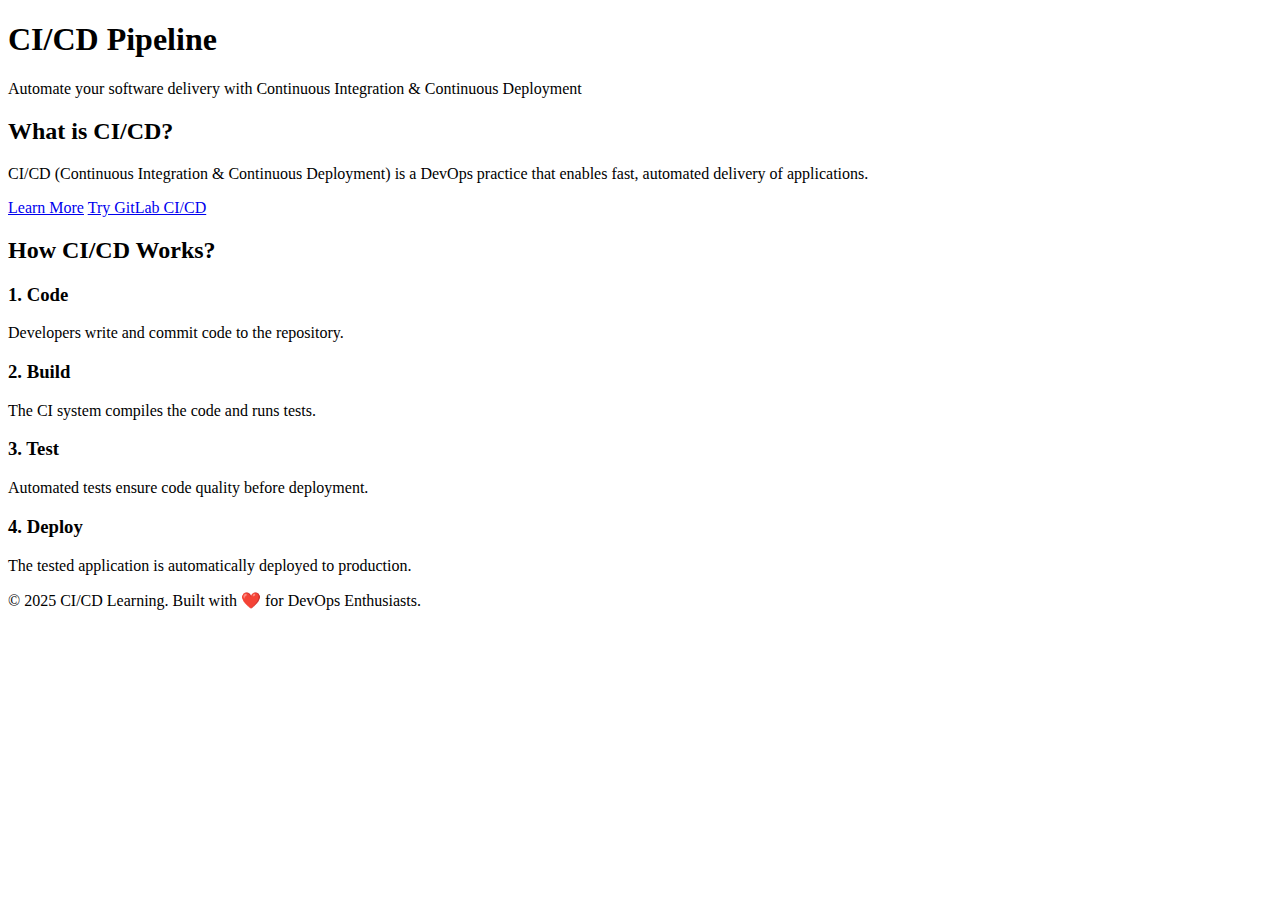
==== index.html @ 40cb8a62 "Deploying to gh-pages from @ rch28/cicd-test@25e46dc8011aa1a28ee39745b8fbdd5a75ae08a9 🚀" ====
<!DOCTYPE html>
<html lang="en">
  <head>
    <meta charset="UTF-8" />
    <meta name="viewport" content="width=device-width, initial-scale=1.0" />
    <title>CI/CD Explained | DevOps</title>
    <link rel="stylesheet" href="styles.css" />
  </head>
  <body>
    <header>
      <h1>CI/CD Pipeline</h1>
      <p>
        Automate your software delivery with Continuous Integration & Continuous
        Deployment
      </p>
    </header>

    <section class="intro">
      <h2>What is CI/CD?</h2>
      <p>
        CI/CD (Continuous Integration & Continuous Deployment) is a DevOps
        practice that enables fast, automated delivery of applications.
      </p>
      <div class="buttons">
        <a href="#learn-more" class="btn">Learn More</a>
        <a href="https://gitlab.com" class="btn">Try GitLab CI/CD</a>
      </div>
    </section>

    <section class="steps">
      <h2>How CI/CD Works?</h2>
      <div class="grid">
        <div class="card">
          <h3>1. Code</h3>
          <p>Developers write and commit code to the repository.</p>
        </div>
        <div class="card">
          <h3>2. Build</h3>
          <p>The CI system compiles the code and runs tests.</p>
        </div>
        <div class="card">
          <h3>3. Test</h3>
          <p>Automated tests ensure code quality before deployment.</p>
        </div>
        <div class="card">
          <h3>4. Deploy</h3>
          <p>The tested application is automatically deployed to production.</p>
        </div>
      </div>
    </section>

    <footer>
      <p>&copy; 2025 CI/CD Learning. Built with ❤️ for DevOps Enthusiasts.</p>
    </footer>
  </body>
</html>
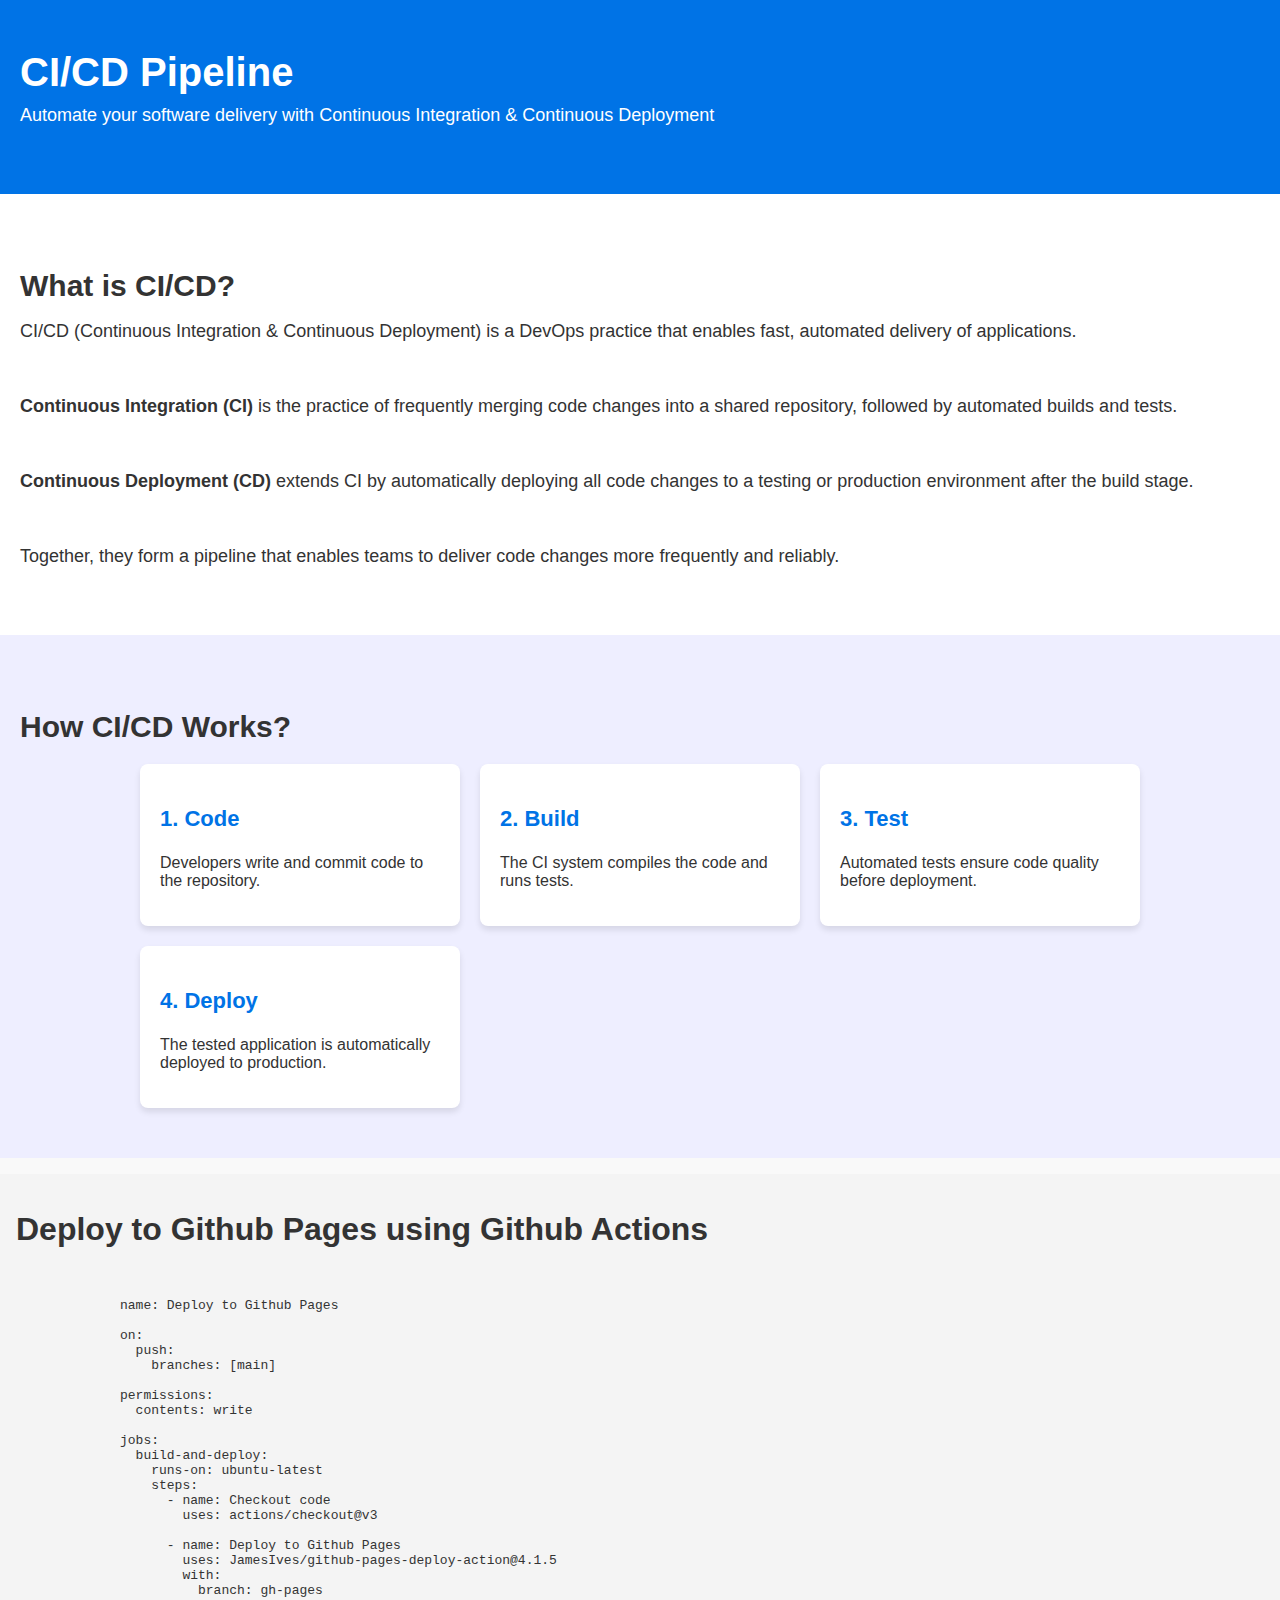
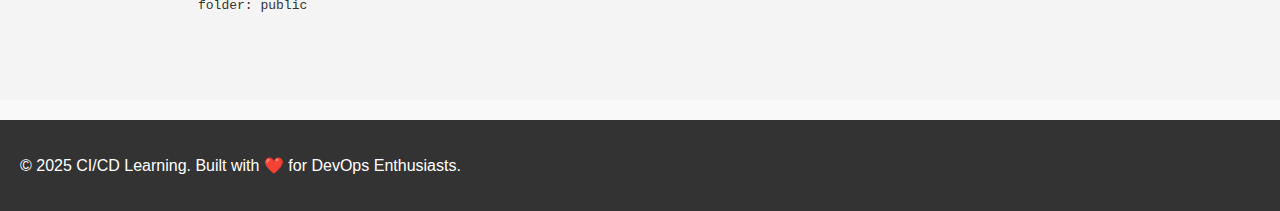
==== commit aa97b07c: "Deploying to gh-pages from @ rch28/cicd-test@aa502ac142d6f16928deedbcc398bb08d541b240 🚀" ====
--- a/index.html
+++ b/index.html
@@ -6,6 +6,118 @@
     <title>CI/CD Explained | DevOps</title>
     <link rel="stylesheet" href="styles.css" />
   </head>
+  <style>
+    body {
+      font-family: Arial, sans-serif;
+      margin: 0;
+      padding: 0;
+      background-color: #f9f9f9;
+      color: #333;
+    }
+    pre {
+      background-color: #f4f4f4;
+      padding: 1em;
+      margin: 1em 0;
+      overflow-x: auto;
+    }
+    .deloy {
+      background-color: #f4f4f4;
+      padding: 1em;
+      margin: 1em 0;
+      overflow-x: auto;
+    }
+    header {
+      background: #0073e6;
+      color: white;
+      padding: 50px 20px;
+    }
+
+    header h1 {
+      margin: 0;
+      font-size: 40px;
+    }
+
+    header p {
+      font-size: 18px;
+      margin-top: 10px;
+    }
+
+    /* Introduction Section */
+    .intro {
+      background: white;
+      padding: 50px 20px;
+    }
+
+    .intro h2 {
+      font-size: 30px;
+      margin-bottom: 10px;
+    }
+
+    .intro p {
+      font-size: 18px;
+    }
+
+    .buttons {
+      margin-top: 20px;
+    }
+
+    .btn {
+      background: #0073e6;
+      color: white;
+      padding: 12px 20px;
+      margin: 10px;
+      text-decoration: none;
+      border-radius: 5px;
+    }
+
+    .btn:hover {
+      background: #005bb5;
+    }
+
+    /* Steps Section */
+    .steps {
+      background: #eef;
+      padding: 50px 20px;
+    }
+
+    .steps h2 {
+      font-size: 30px;
+      margin-bottom: 20px;
+    }
+
+    .grid {
+      display: grid;
+      grid-template-columns: repeat(auto-fit, minmax(250px, 1fr));
+      gap: 20px;
+      max-width: 1000px;
+      margin: auto;
+    }
+
+    .card {
+      background: white;
+      padding: 20px;
+      border-radius: 8px;
+      box-shadow: 0 4px 6px rgba(0, 0, 0, 0.1);
+    }
+
+    .card h3 {
+      font-size: 22px;
+      color: #0073e6;
+    }
+    pre {
+      background-color: #f4f4f4;
+      padding-left: 8em;
+      margin: 1em 0;
+      overflow-x: auto;
+    }
+    /* Footer */
+    footer {
+      background: #333;
+      color: white;
+      padding: 20px;
+      margin-top: 20px;
+    }
+  </style>
   <body>
     <header>
       <h1>CI/CD Pipeline</h1>
@@ -21,10 +133,27 @@
         CI/CD (Continuous Integration & Continuous Deployment) is a DevOps
         practice that enables fast, automated delivery of applications.
       </p>
-      <div class="buttons">
+      <br />
+      <p className="">
+        <strong>Continuous Integration (CI)</strong> is the practice of
+        frequently merging code changes into a shared repository, followed by
+        automated builds and tests.
+      </p>
+      <br />
+      <p className="">
+        <strong>Continuous Deployment (CD)</strong> extends CI by automatically
+        deploying all code changes to a testing or production environment after
+        the build stage.
+      </p>
+      <br />
+      <p className="text-lg text-slate-700 dark:text-slate-300">
+        Together, they form a pipeline that enables teams to deliver code
+        changes more frequently and reliably.
+      </p>
+      <!-- <div class="buttons">
         <a href="#learn-more" class="btn">Learn More</a>
         <a href="https://gitlab.com" class="btn">Try GitLab CI/CD</a>
-      </div>
+      </div> -->
     </section>
 
     <section class="steps">
@@ -47,6 +176,36 @@
           <p>The tested application is automatically deployed to production.</p>
         </div>
       </div>
+    </section>
+
+    <section class="deloy">
+      <h1>Deploy to Github Pages using Github Actions</h1>
+      <pre>
+        <code class="language-yaml code">
+name: Deploy to Github Pages
+
+on:
+  push:
+    branches: [main]
+
+permissions:
+  contents: write
+
+jobs:
+  build-and-deploy:
+    runs-on: ubuntu-latest
+    steps:
+      - name: Checkout code
+        uses: actions/checkout@v3
+
+      - name: Deploy to Github Pages
+        uses: JamesIves/github-pages-deploy-action@4.1.5
+        with:
+          branch: gh-pages
+          folder: public
+
+        </code>
+      </pre>
     </section>
 
     <footer>
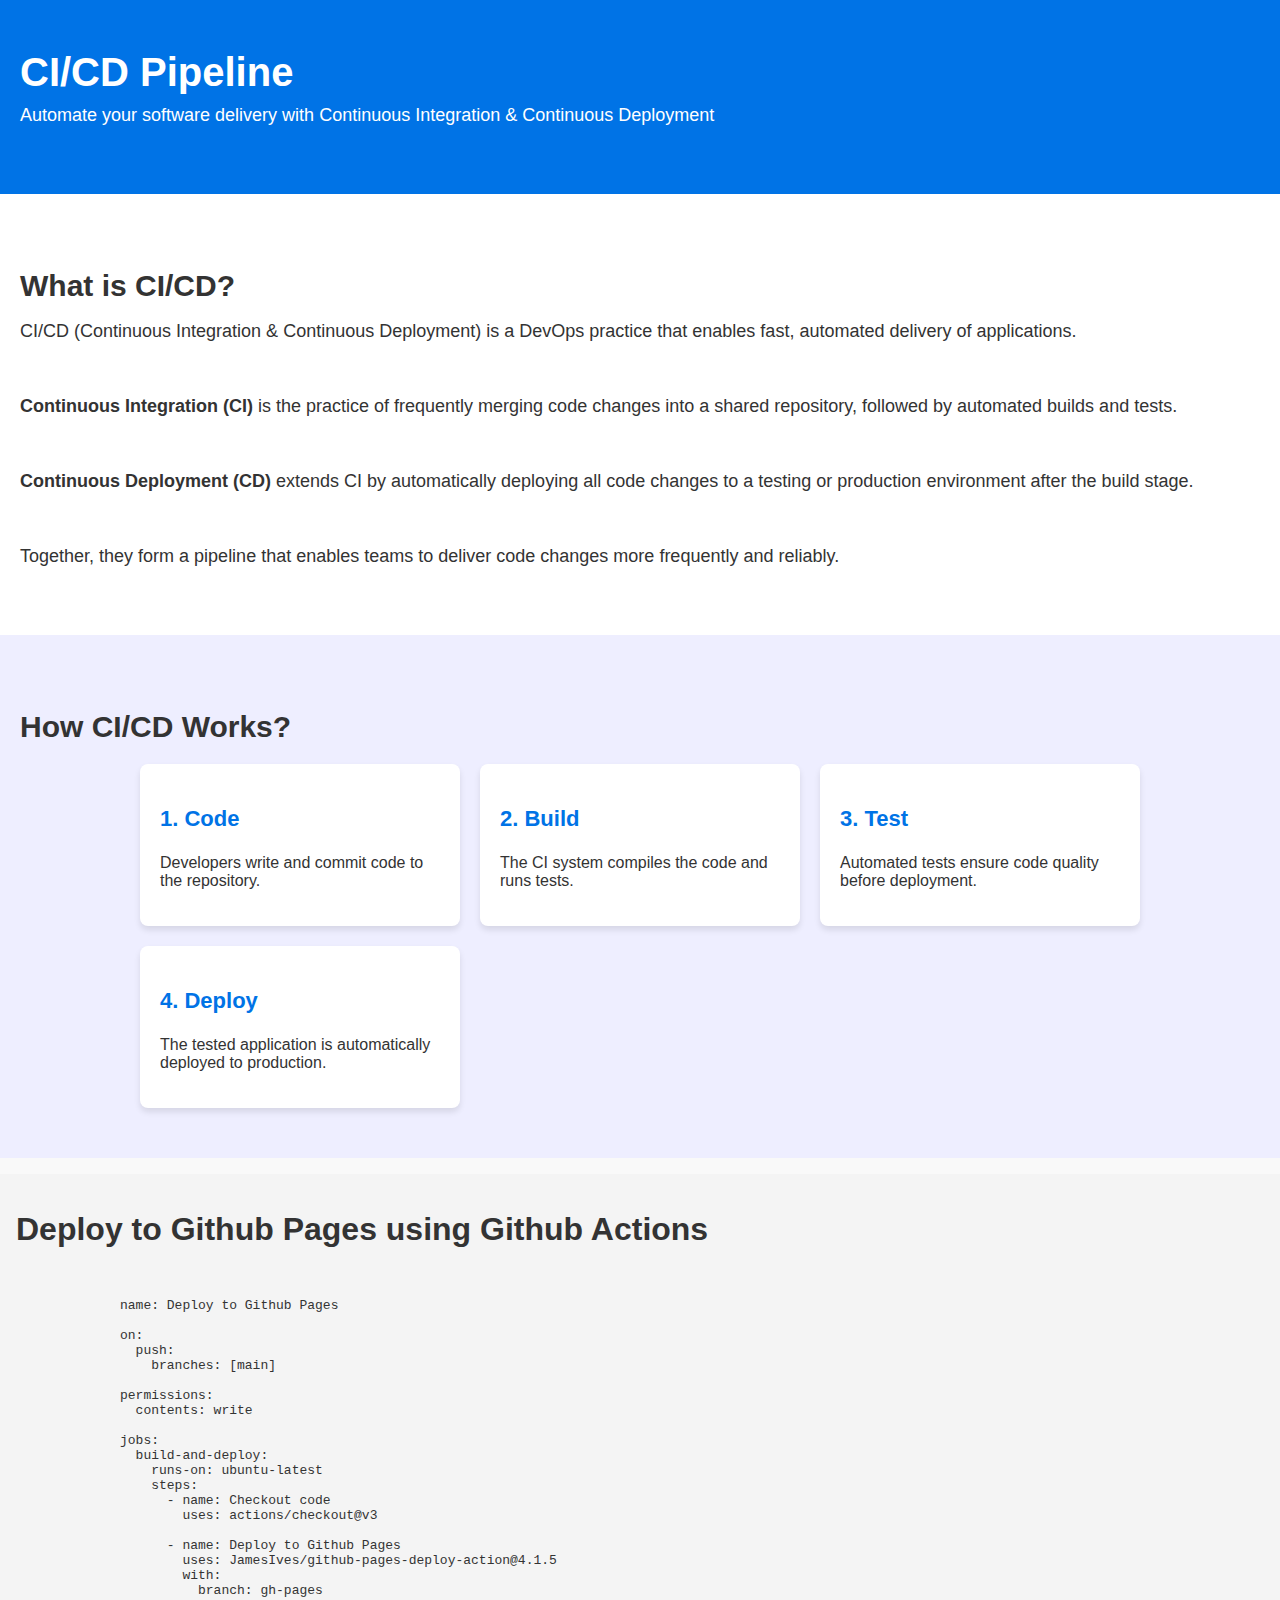
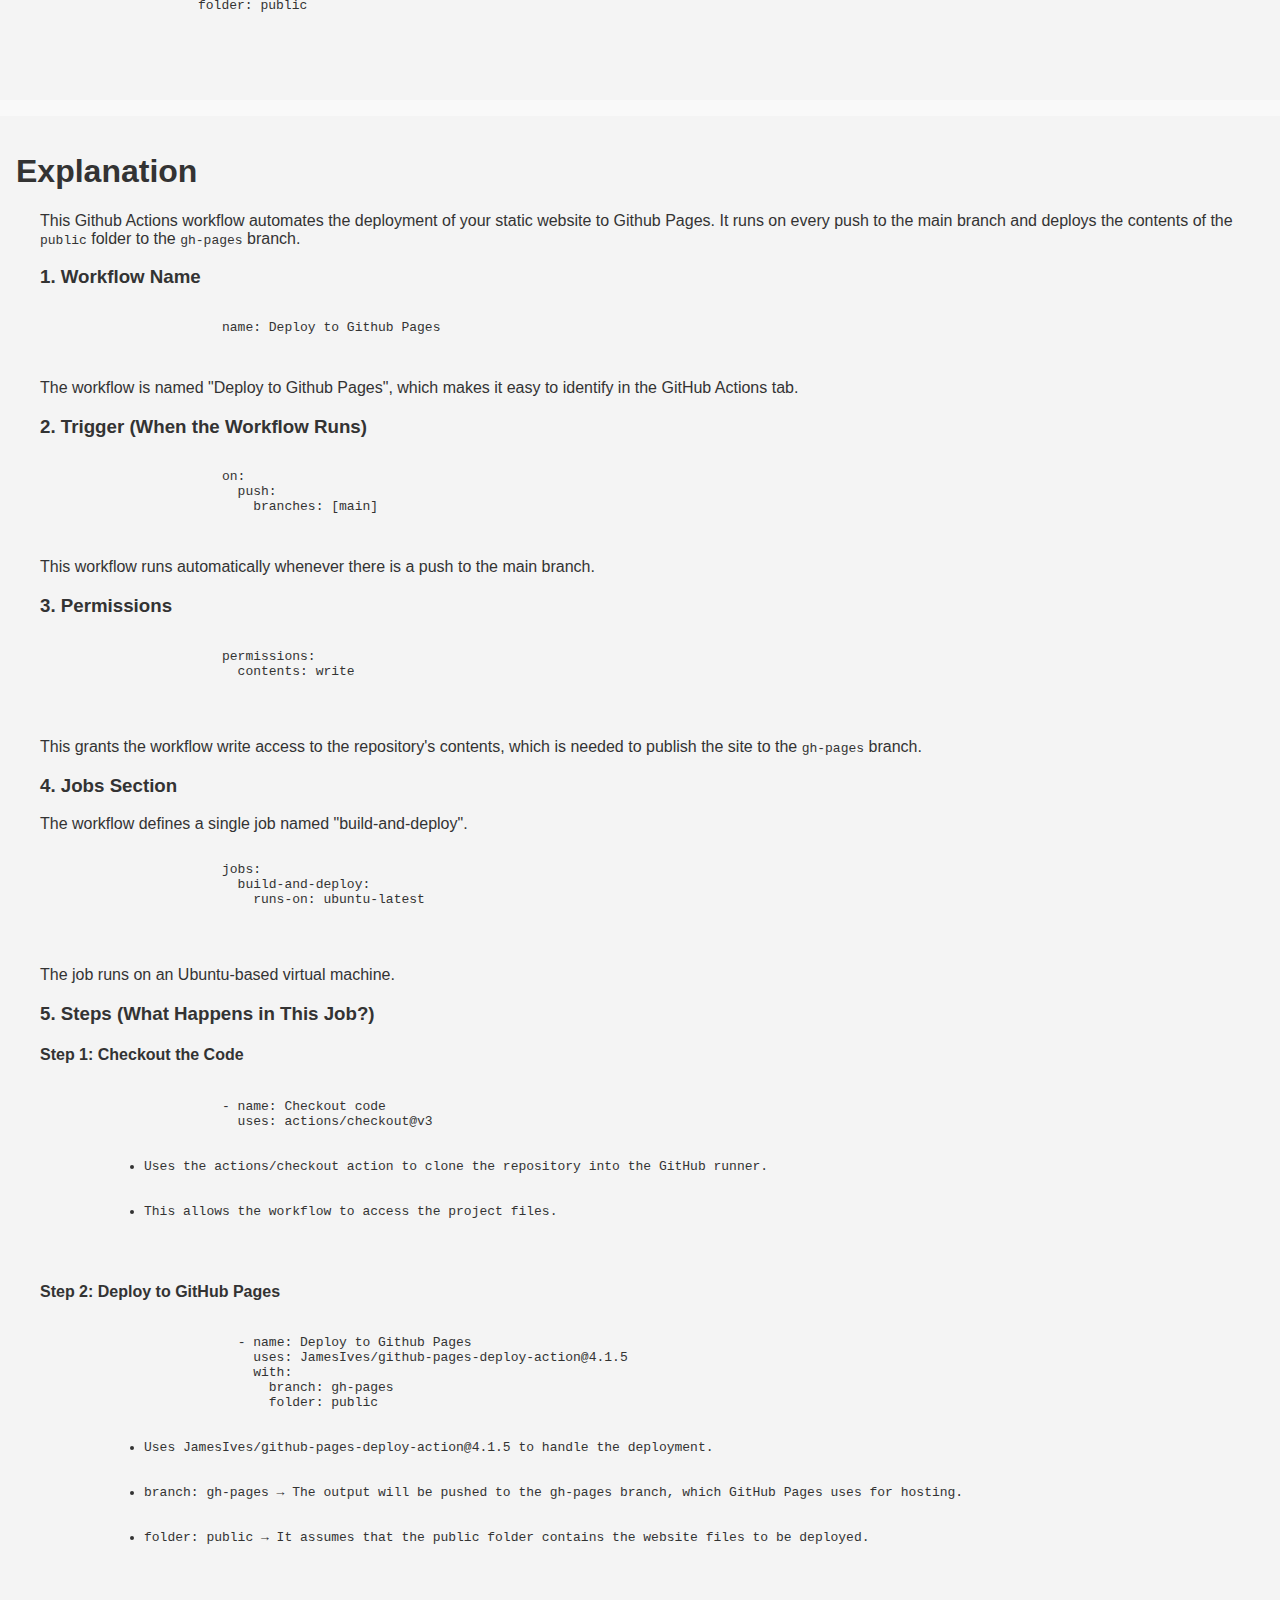
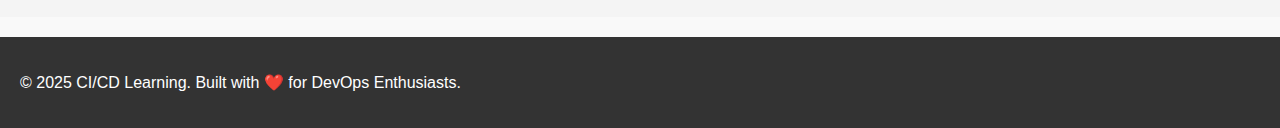
==== commit 82c72bf9: "Deploying to gh-pages from @ rch28/cicd-test@0828c2e5e227664382b88d628240149b19c7323e 🚀" ====
--- a/index.html
+++ b/index.html
@@ -110,6 +110,9 @@
       margin: 1em 0;
       overflow-x: auto;
     }
+    .explanation {
+      padding-left: 24px;
+    }
     /* Footer */
     footer {
       background: #333;
@@ -208,6 +211,82 @@
       </pre>
     </section>
 
+    <section class="deloy">
+      <h1>Explanation</h1>
+      <p style="padding-left: 24px">
+        This Github Actions workflow automates the deployment of your static
+        website to Github Pages. It runs on every push to the main branch and
+        deploys the contents of the <code>public</code> folder to the
+        <code>gh-pages</code> branch.
+      </p>
+      <div class="explanation">
+        <h3>1. Workflow Name</h3>
+        <pre>
+          <code>name: Deploy to Github Pages</code>
+        </pre>
+        <p>
+          The workflow is named "Deploy to Github Pages", which makes it easy to
+          identify in the GitHub Actions tab.
+        </p>
+        <h3>2. Trigger (When the Workflow Runs)</h3>
+        <pre>
+          <code>on:
+            push:
+              branches: [main]</code>
+        </pre>
+        <p>
+          This workflow runs automatically whenever there is a push to the main
+          branch.
+        </p>
+        <h3>3. Permissions</h3>
+        <pre>
+          <code>permissions:
+            contents: write
+          </code>
+        </pre>
+        <p>
+          This grants the workflow write access to the repository's contents,
+          which is needed to publish the site to the
+          <code>gh-pages</code> branch.
+        </p>
+        <div>
+          <h3>4. Jobs Section</h3>
+          <p>The workflow defines a single job named "build-and-deploy".</p>
+          <pre>
+          <code>jobs:
+            build-and-deploy:
+              runs-on: ubuntu-latest
+          </code>
+        </pre>
+          <p>The job runs on an Ubuntu-based virtual machine.</p>
+        </div>
+        <div>
+          <h3>5. Steps (What Happens in This Job?)</h3>
+          <h4>Step 1: Checkout the Code</h4>
+          <pre>
+          <code>- name: Checkout code
+            uses: actions/checkout@v3
+          </code>
+          <li>Uses the actions/checkout action to clone the repository into the GitHub runner.</li>
+          <li>This allows the workflow to access the project files.</li>
+        </pre>
+
+          <h4>Step 2: Deploy to GitHub Pages</h4>
+          <pre>
+            <code>- name: Deploy to Github Pages
+              uses: JamesIves/github-pages-deploy-action@4.1.5
+              with:
+                branch: gh-pages
+                folder: public
+           </code>
+           <li>Uses JamesIves/github-pages-deploy-action@4.1.5 to handle the deployment.</li>
+           <li>branch: gh-pages → The output will be pushed to the gh-pages branch, which GitHub Pages uses for hosting.</li>
+           <li>folder: public → It assumes that the public folder contains the website files to be deployed.</li>
+          </pre>
+        </div>
+      </div>
+    </section>
+
     <footer>
       <p>&copy; 2025 CI/CD Learning. Built with ❤️ for DevOps Enthusiasts.</p>
     </footer>
